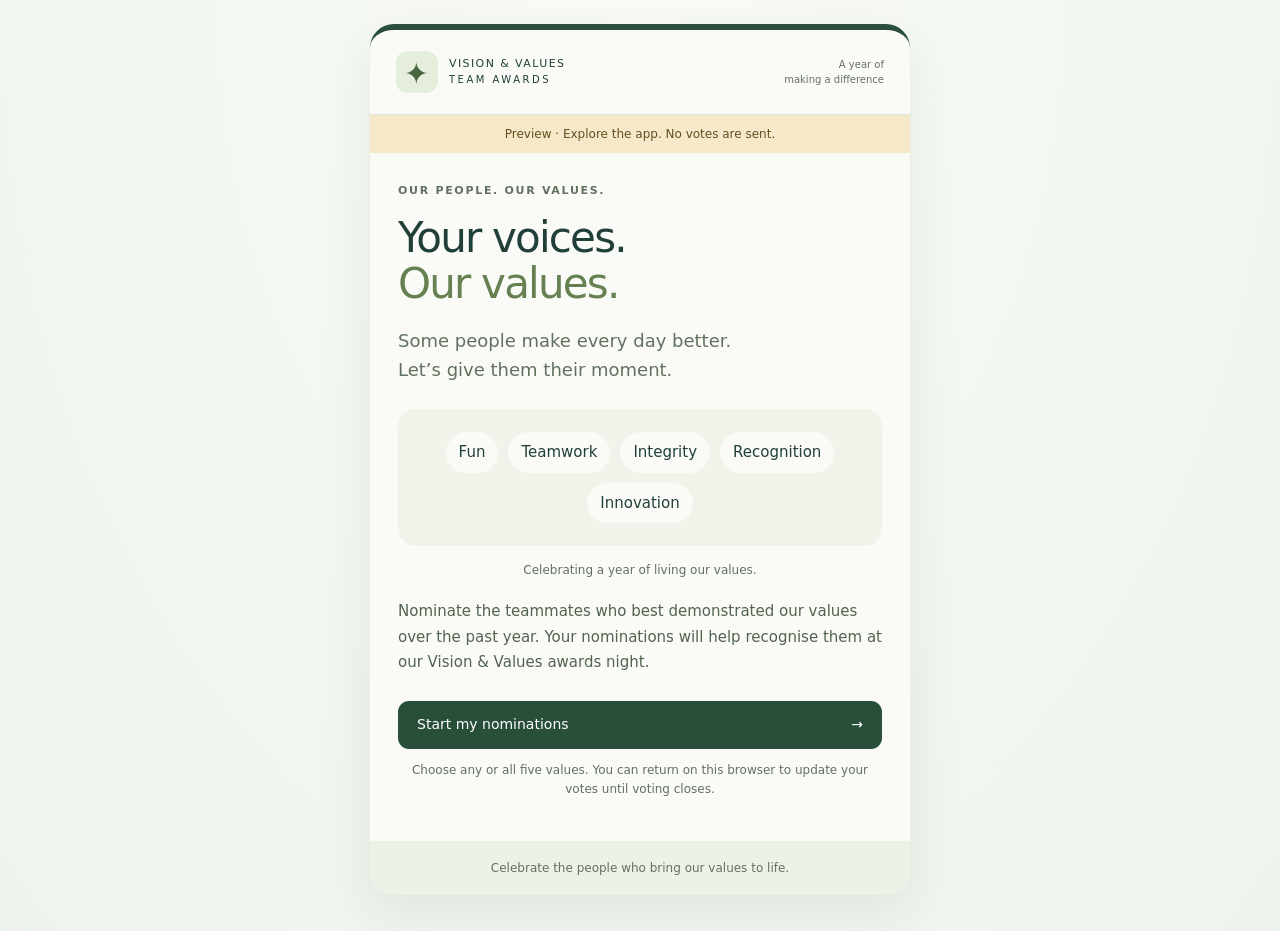
==== awards/index.html @ afc31584 "Add annual values awards preview and isolated Google Sheets backend" ====
<!doctype html>
<html lang="en"><head><meta charset="utf-8"><meta name="viewport" content="width=device-width,initial-scale=1,viewport-fit=cover"><meta name="theme-color" content="#294f3b"><meta name="description" content="Celebrate the teammates who bring our values to life. Nominate them for our annual Vision & Values awards."><title>Vision & Values Awards</title><link rel="icon" href="data:image/svg+xml,%3Csvg xmlns='http://www.w3.org/2000/svg' viewBox='0 0 40 40'%3E%3Crect width='40' height='40' rx='10' fill='%23294f3b'/%3E%3Ctext x='20' y='29' text-anchor='middle' font-size='29' fill='%23d6e6ba'%3E✦%3C/text%3E%3C/svg%3E"><link rel="stylesheet" href="styles.css"><script src="config.js" defer></script><script src="app.js" defer></script></head>
<body><div class="shell"><article class="app"><header><a href="#" id="home" aria-label="Awards home"><span class="brandmark" aria-hidden="true">✦</span><span>VISION &amp; VALUES<br><strong>TEAM AWARDS</strong></span></a><span class="annual">A year of<br>making a difference</span></header>
<div id="mode-banner" class="banner" hidden>Preview · Explore the app. No votes are sent.</div>
<p id="notice" class="notice" role="status" hidden></p>
<nav id="steps" aria-label="Choose a value" hidden></nav>
<main>
<section id="welcome" class="screen"><p class="eyebrow">OUR PEOPLE. OUR VALUES.</p><h1>Your voices.<br><em>Our values.</em></h1><p class="lead">Some people make every day better.<br>Let’s give them their moment.</p>
<div class="values-display" aria-label="Our five values, equally celebrated"><span style="--i:0">Fun</span><span style="--i:1">Teamwork</span><span style="--i:2">Integrity</span><span style="--i:3">Recognition</span><span style="--i:4">Innovation</span></div>
<p class="participation" id="participation">Celebrating a year of living our values.</p><p class="intro">Nominate the teammates who best demonstrated our values over the past year. Your nominations will help recognise them at our Vision &amp; Values awards night.</p>
<button class="primary full" id="start">Start my nominations <span aria-hidden="true">→</span></button><p class="small centered">Choose any or all five values. You can return on this browser to update your votes until voting closes.</p></section>
<section id="voting" class="screen" hidden><p class="eyebrow" id="step-label"></p><h1 id="value-title" tabindex="-1"></h1><p id="value-description" class="description"></p><h2>Who best demonstrated this value over the past year?</h2><label for="nominee">Team member’s name or nickname</label><input id="nominee" maxlength="100" autocomplete="off" placeholder="Who comes to mind?"><label for="reason">What made them stand out?</label><textarea id="reason" maxlength="1500" placeholder="Share a moment or tell us why…"></textarea><p class="small">A few words is plenty. Leave this value blank if you’d like to skip it.</p><div class="actions"><button class="secondary" id="back">Back</button><button class="primary" id="next">Next value →</button></div><button id="submit-early" class="text-button">Submit my votes</button><p class="small centered" id="draft-status" aria-live="polite"></p><p id="error" role="alert" hidden></p></section>
<section id="complete" class="screen centered" hidden><div class="celebration" aria-hidden="true"><span class="success">✓</span><span class="spark s1">✦</span><span class="spark s2">✧</span><span class="spark s3">✦</span></div><p class="eyebrow">YOU’VE MADE A DIFFERENCE</p><h1>Thank you!</h1><p class="description" id="completion-title">Your votes are in.</p><p class="intro">You’ve helped recognise the people who bring our values to life. We look forward to celebrating them at our Vision &amp; Values awards night.</p><p id="save-time" class="small"></p><button id="update" class="secondary">Update my votes</button><div id="confetti" aria-hidden="true"></div></section>
</main><footer>Celebrate the people who bring our values to life.</footer></article></div><noscript>Please enable JavaScript to use the voting app.</noscript></body></html>
---- awards/styles.css ----
:root{color-scheme:light;--ink:#213f39;--muted:#62715f;--green:#294f3b;--paper:#fafbf7;--border:#ccd6c7}*{box-sizing:border-box}body{margin:0;background:radial-gradient(ellipse at top,#fafcf7,#edf3ed);color:var(--ink);font-family:Inter,ui-sans-serif,system-ui,-apple-system,BlinkMacSystemFont,"Segoe UI",sans-serif;font-size:16px;line-height:1.5}button,input,textarea{font:inherit}button,a{-webkit-tap-highlight-color:transparent}button{cursor:pointer}button:disabled{cursor:wait;opacity:.55}[hidden]{display:none!important}.shell{padding:24px 14px 36px}.app{position:relative;max-width:540px;margin:auto;background:var(--paper);border-radius:24px;box-shadow:0 16px 55px #203b2817;overflow:hidden;border-top:6px solid var(--green)}header{display:flex;align-items:center;justify-content:space-between;gap:12px;padding:21px 26px;border-bottom:1px solid #dfe6d9}header a{display:flex;align-items:center;gap:11px;text-decoration:none;color:inherit;font-size:11px;letter-spacing:1.4px}header strong{font-weight:500;font-size:10px;letter-spacing:2.5px}.brandmark{display:grid;place-items:center;width:42px;height:42px;border-radius:12px;background:#e5eddb;color:#486641;font-size:30px}.annual{font-size:10px;text-align:right;color:var(--muted)}main{padding:30px 28px}.eyebrow{font-size:11px;letter-spacing:1.7px;color:var(--muted);margin:0 0 15px;font-weight:600}h1{font-size:42px;letter-spacing:-1.8px;line-height:1.1;font-weight:500;margin:0 0 14px}h1 em{font-style:normal;color:#668052}.lead{font-size:18px;color:var(--muted);line-height:1.6;margin:20px 0}.intro{font-size:15px;color:#52634f;line-height:1.7;margin:20px 0 25px}.description{font-size:18px;color:var(--muted);margin:0 0 29px;line-height:1.5}h2{font-size:19px;font-weight:500;line-height:1.5;margin:0 0 23px}.values-display{display:flex;justify-content:center;flex-wrap:wrap;gap:10px;padding:23px 5px;background:#eff3e9;border-radius:18px;margin:25px 0 15px}.values-display span{font-size:15px;font-weight:500;padding:9px 13px;border-radius:24px;background:#fafbf7;animation:glow 10s ease-in-out infinite;animation-delay:calc(var(--i)*2s)}@keyframes glow{0%,38%,100%{box-shadow:0 0 0 0 #a5be7600;background:#fafbf7}15%,22%{box-shadow:0 0 14px 3px #a5be7640;background:#dce9c9}}.participation{text-align:center;font-size:12px;color:var(--muted)}.participation.active:before{content:'●';color:#63834b;margin-right:8px}.primary,.secondary{border:0;border-radius:11px;min-height:48px;padding:13px 19px;font-size:14px;font-weight:500}.primary{background:var(--green);color:white}.primary:hover{background:#1e402e}.secondary{background:#eaf0e3;color:var(--ink)}.full{display:flex;justify-content:space-between;align-items:center;width:100%}.small{font-size:12px;color:var(--muted);line-height:1.6}.centered{text-align:center}.actions{display:flex;justify-content:space-between;gap:14px;margin-top:25px}nav{display:grid;grid-template-columns:repeat(5,minmax(0,1fr));gap:5px;padding:23px 18px 0}.step{border:0;background:none;color:var(--muted);padding:0 0 8px;font-size:11px;min-height:54px}.step .track{display:block;height:5px;border-radius:5px;background:#dee5d7;margin-bottom:10px}.step[aria-current=step]{font-weight:600;color:var(--green)}.step[aria-current=step] .track{background:var(--green)}.step.filled .track{background:#99b37b}.step[aria-current=step].filled .track{background:var(--green)}.step .mark{display:block;font-size:10px;height:14px}label{display:block;font-size:13px;margin:0 0 9px}input,textarea{width:100%;padding:14px;border:1px solid var(--border);border-radius:10px;background:white;color:var(--ink);font-size:16px}input{margin-bottom:22px}textarea{min-height:120px;resize:vertical}input::placeholder,textarea::placeholder{color:#788373}.text-button{display:block;margin:20px auto 0;border:0;background:none;color:var(--green);text-decoration:underline;text-underline-offset:4px;padding:8px;min-height:44px;font-size:13px}footer{background:#edf2e6;padding:18px 22px;text-align:center;font-size:12px;color:var(--muted)}.banner{padding:10px 16px;background:#f6e9c9;color:#654e20;text-align:center;font-size:12px}.notice{margin:0;padding:12px 22px;background:#edf2e6;font-size:13px}#error{color:#9b3526;padding:12px;background:#fbebe7;border-radius:8px;font-size:13px}.celebration{position:relative;width:180px;margin:0 auto 27px;padding:24px}.success{display:grid;place-items:center;width:100px;height:100px;border-radius:50%;background:#e5eed9;color:#41683f;font-size:48px}.spark{position:absolute;color:#8ba665;font-size:28px}.s1{top:4px;right:10px}.s2{bottom:12px;right:0}.s3{left:0;top:30px;font-size:18px}#complete{padding:10px 0 22px}#complete .secondary{margin-top:10px}#confetti{position:absolute;inset:0;overflow:hidden;pointer-events:none}.confetti-piece{position:absolute;top:-20px;width:7px;height:12px;background:#78955d;animation:fall 1.8s ease-in both}@keyframes fall{to{transform:translateY(800px) rotate(600deg);opacity:0}}:focus-visible{outline:3px solid #91ad77;outline-offset:4px}h1:focus{outline:none}@media(max-width:380px){.shell{padding:10px 7px}main{padding:24px 20px}header{padding:18px}.annual{display:none}nav{padding-left:10px;padding-right:10px}.step{font-size:10px}h1{font-size:37px}.values-display{gap:7px}.values-display span{padding:8px 11px}}@media(prefers-reduced-motion:reduce){*,*:before,*:after{animation:none!important;scroll-behavior:auto!important}}
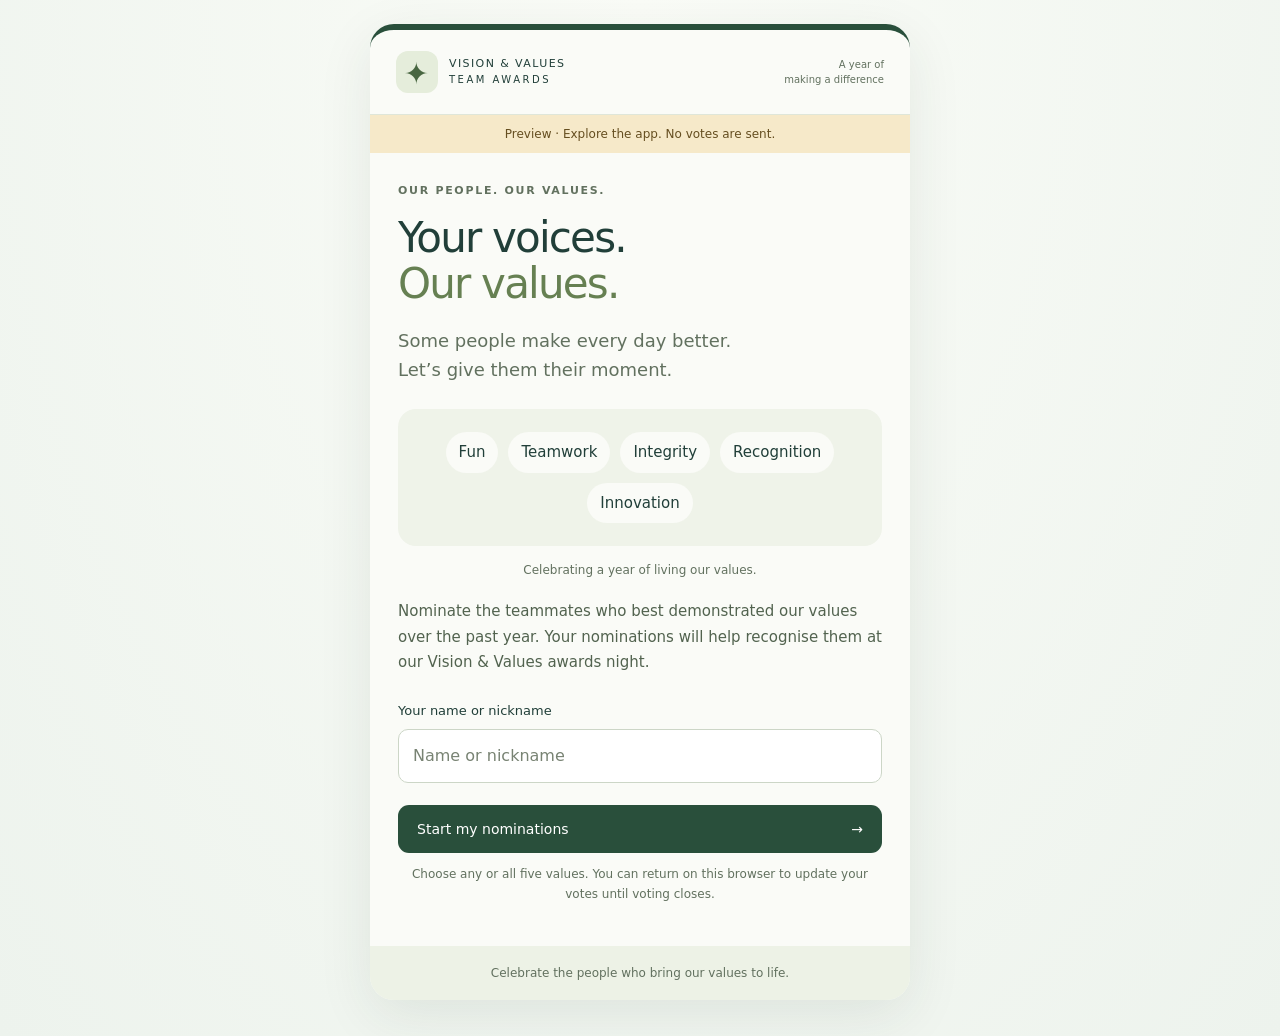
==== commit 140d0541: "Allow voters to leave their name or nickname for the organiser recap" ====
--- a/awards/index.html
+++ b/awards/index.html
@@ -8,7 +8,7 @@
 <section id="welcome" class="screen"><p class="eyebrow">OUR PEOPLE. OUR VALUES.</p><h1>Your voices.<br><em>Our values.</em></h1><p class="lead">Some people make every day better.<br>Let’s give them their moment.</p>
 <div class="values-display" aria-label="Our five values, equally celebrated"><span style="--i:0">Fun</span><span style="--i:1">Teamwork</span><span style="--i:2">Integrity</span><span style="--i:3">Recognition</span><span style="--i:4">Innovation</span></div>
 <p class="participation" id="participation">Celebrating a year of living our values.</p><p class="intro">Nominate the teammates who best demonstrated our values over the past year. Your nominations will help recognise them at our Vision &amp; Values awards night.</p>
-<button class="primary full" id="start">Start my nominations <span aria-hidden="true">→</span></button><p class="small centered">Choose any or all five values. You can return on this browser to update your votes until voting closes.</p></section>
+<label for="voter-name">Your name or nickname</label><input id="voter-name" maxlength="100" autocomplete="name" placeholder="Name or nickname"><button class="primary full" id="start">Start my nominations <span aria-hidden="true">→</span></button><p class="small centered">Choose any or all five values. You can return on this browser to update your votes until voting closes.</p></section>
 <section id="voting" class="screen" hidden><p class="eyebrow" id="step-label"></p><h1 id="value-title" tabindex="-1"></h1><p id="value-description" class="description"></p><h2>Who best demonstrated this value over the past year?</h2><label for="nominee">Team member’s name or nickname</label><input id="nominee" maxlength="100" autocomplete="off" placeholder="Who comes to mind?"><label for="reason">What made them stand out?</label><textarea id="reason" maxlength="1500" placeholder="Share a moment or tell us why…"></textarea><p class="small">A few words is plenty. Leave this value blank if you’d like to skip it.</p><div class="actions"><button class="secondary" id="back">Back</button><button class="primary" id="next">Next value →</button></div><button id="submit-early" class="text-button">Submit my votes</button><p class="small centered" id="draft-status" aria-live="polite"></p><p id="error" role="alert" hidden></p></section>
 <section id="complete" class="screen centered" hidden><div class="celebration" aria-hidden="true"><span class="success">✓</span><span class="spark s1">✦</span><span class="spark s2">✧</span><span class="spark s3">✦</span></div><p class="eyebrow">YOU’VE MADE A DIFFERENCE</p><h1>Thank you!</h1><p class="description" id="completion-title">Your votes are in.</p><p class="intro">You’ve helped recognise the people who bring our values to life. We look forward to celebrating them at our Vision &amp; Values awards night.</p><p id="save-time" class="small"></p><button id="update" class="secondary">Update my votes</button><div id="confetti" aria-hidden="true"></div></section>
 </main><footer>Celebrate the people who bring our values to life.</footer></article></div><noscript>Please enable JavaScript to use the voting app.</noscript></body></html>
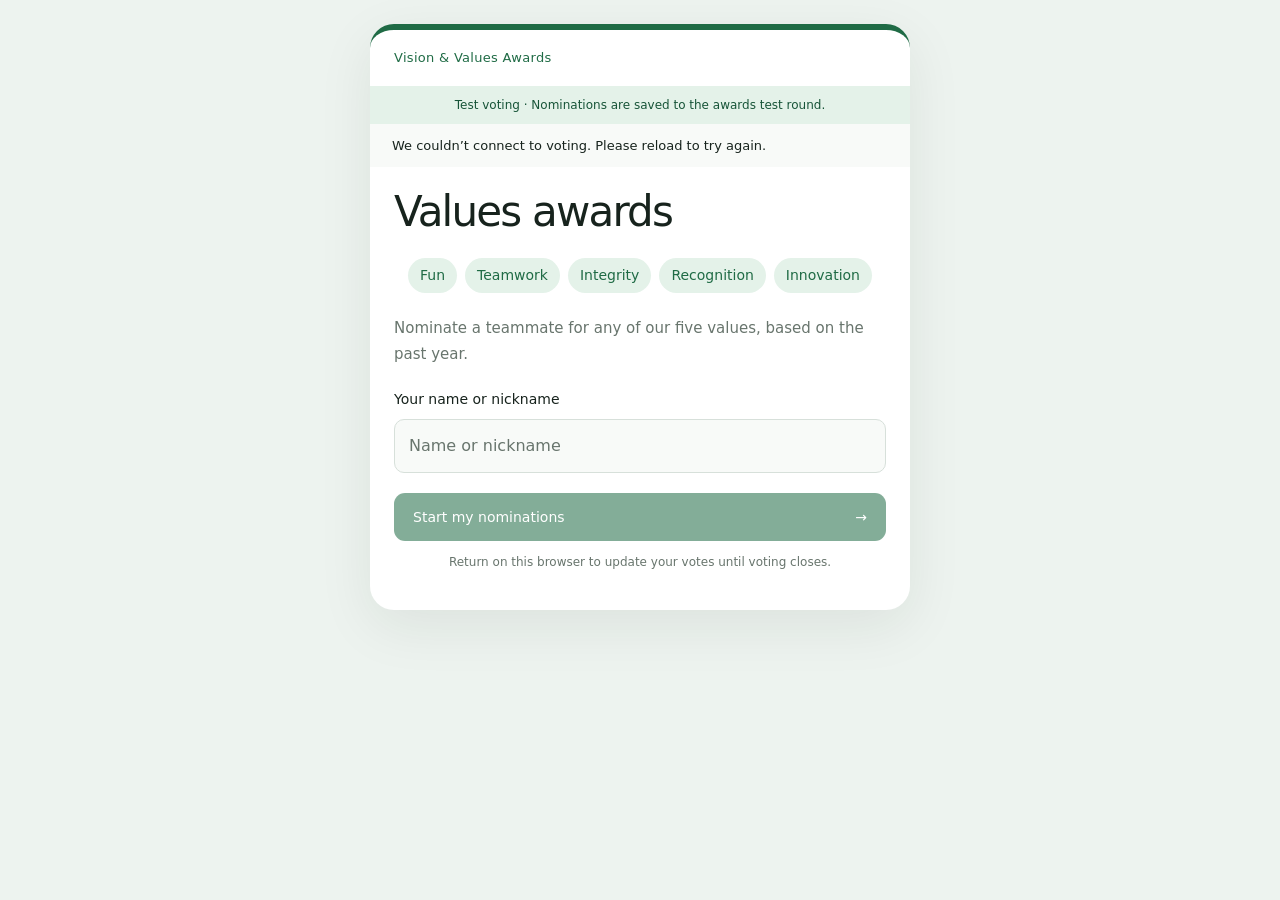
==== commit 4869b00b: "Focus awards pages on values and match Have Your Say colours" ====
--- a/awards/index.html
+++ b/awards/index.html
@@ -1,14 +1,14 @@
-<!doctype html>
-<html lang="en"><head><meta charset="utf-8"><meta name="viewport" content="width=device-width,initial-scale=1,viewport-fit=cover"><meta name="theme-color" content="#294f3b"><meta name="description" content="Celebrate the teammates who bring our values to life. Nominate them for our annual Vision & Values awards."><title>Vision & Values Awards</title><link rel="icon" href="data:image/svg+xml,%3Csvg xmlns='http://www.w3.org/2000/svg' viewBox='0 0 40 40'%3E%3Crect width='40' height='40' rx='10' fill='%23294f3b'/%3E%3Ctext x='20' y='29' text-anchor='middle' font-size='29' fill='%23d6e6ba'%3E✦%3C/text%3E%3C/svg%3E"><link rel="stylesheet" href="styles.css"><script src="config.js" defer></script><script src="app.js" defer></script></head>
-<body><div class="shell"><article class="app"><header><a href="#" id="home" aria-label="Awards home"><span class="brandmark" aria-hidden="true">✦</span><span>VISION &amp; VALUES<br><strong>TEAM AWARDS</strong></span></a><span class="annual">A year of<br>making a difference</span></header>
-<div id="mode-banner" class="banner" hidden>Preview · Explore the app. No votes are sent.</div>
-<p id="notice" class="notice" role="status" hidden></p>
-<nav id="steps" aria-label="Choose a value" hidden></nav>
-<main>
-<section id="welcome" class="screen"><p class="eyebrow">OUR PEOPLE. OUR VALUES.</p><h1>Your voices.<br><em>Our values.</em></h1><p class="lead">Some people make every day better.<br>Let’s give them their moment.</p>
-<div class="values-display" aria-label="Our five values, equally celebrated"><span style="--i:0">Fun</span><span style="--i:1">Teamwork</span><span style="--i:2">Integrity</span><span style="--i:3">Recognition</span><span style="--i:4">Innovation</span></div>
-<p class="participation" id="participation">Celebrating a year of living our values.</p><p class="intro">Nominate the teammates who best demonstrated our values over the past year. Your nominations will help recognise them at our Vision &amp; Values awards night.</p>
-<label for="voter-name">Your name or nickname</label><input id="voter-name" maxlength="100" autocomplete="name" placeholder="Name or nickname"><button class="primary full" id="start">Start my nominations <span aria-hidden="true">→</span></button><p class="small centered">Choose any or all five values. You can return on this browser to update your votes until voting closes.</p></section>
-<section id="voting" class="screen" hidden><p class="eyebrow" id="step-label"></p><h1 id="value-title" tabindex="-1"></h1><p id="value-description" class="description"></p><h2>Who best demonstrated this value over the past year?</h2><label for="nominee">Team member’s name or nickname</label><input id="nominee" maxlength="100" autocomplete="off" placeholder="Who comes to mind?"><label for="reason">What made them stand out?</label><textarea id="reason" maxlength="1500" placeholder="Share a moment or tell us why…"></textarea><p class="small">A few words is plenty. Leave this value blank if you’d like to skip it.</p><div class="actions"><button class="secondary" id="back">Back</button><button class="primary" id="next">Next value →</button></div><button id="submit-early" class="text-button">Submit my votes</button><p class="small centered" id="draft-status" aria-live="polite"></p><p id="error" role="alert" hidden></p></section>
-<section id="complete" class="screen centered" hidden><div class="celebration" aria-hidden="true"><span class="success">✓</span><span class="spark s1">✦</span><span class="spark s2">✧</span><span class="spark s3">✦</span></div><p class="eyebrow">YOU’VE MADE A DIFFERENCE</p><h1>Thank you!</h1><p class="description" id="completion-title">Your votes are in.</p><p class="intro">You’ve helped recognise the people who bring our values to life. We look forward to celebrating them at our Vision &amp; Values awards night.</p><p id="save-time" class="small"></p><button id="update" class="secondary">Update my votes</button><div id="confetti" aria-hidden="true"></div></section>
-</main><footer>Celebrate the people who bring our values to life.</footer></article></div><noscript>Please enable JavaScript to use the voting app.</noscript></body></html>
+<!doctype html>
+<html lang="en"><head><meta charset="utf-8"><meta name="viewport" content="width=device-width,initial-scale=1,viewport-fit=cover"><meta name="theme-color" content="#1f6b45"><meta name="description" content="Celebrate the teammates who bring our values to life. Nominate them for our annual Vision & Values awards."><title>Vision & Values Awards</title><link rel="icon" href="data:image/svg+xml,%3Csvg xmlns='http://www.w3.org/2000/svg' viewBox='0 0 40 40'%3E%3Crect width='40' height='40' rx='10' fill='%231f6b45'/%3E%3Ctext x='20' y='29' text-anchor='middle' font-size='29' fill='%23ffffff'%3E✦%3C/text%3E%3C/svg%3E"><link rel="stylesheet" href="styles.css"><script src="config.js" defer></script><script src="app.js" defer></script></head>
+<body><div class="shell"><article class="app"><header><a href="#" id="home" aria-label="Awards home"><span>Vision &amp; Values Awards</span></a></header>
+<div id="mode-banner" class="banner" hidden>Preview · Explore the app. No votes are sent.</div>
+<p id="notice" class="notice" role="status" hidden></p>
+<nav id="steps" aria-label="Choose a value" hidden></nav>
+<main>
+<section id="welcome" class="screen"><h1>Values awards</h1>
+<div class="values-display" aria-label="Our five values, equally celebrated"><span style="--i:0">Fun</span><span style="--i:1">Teamwork</span><span style="--i:2">Integrity</span><span style="--i:3">Recognition</span><span style="--i:4">Innovation</span></div>
+<p class="participation" id="participation"></p><p class="intro">Nominate a teammate for any of our five values, based on the past year.</p>
+<label for="voter-name">Your name or nickname</label><input id="voter-name" maxlength="100" autocomplete="name" placeholder="Name or nickname"><button class="primary full" id="start">Start my nominations <span aria-hidden="true">→</span></button><p class="small centered">Return on this browser to update your votes until voting closes.</p></section>
+<section id="voting" class="screen" hidden><p class="eyebrow" id="step-label"></p><h1 id="value-title" tabindex="-1"></h1><p id="value-description" class="description"></p><h2>Who demonstrated this value over the past year?</h2><label for="nominee">Team member’s name or nickname</label><input id="nominee" maxlength="100" autocomplete="off" placeholder="Name or nickname"><label for="reason">Why are you nominating them?</label><textarea id="reason" maxlength="1500" placeholder="Describe how they demonstrated this value"></textarea><p class="small">Leave both fields blank to skip this value.</p><div class="actions"><button class="secondary" id="back">Back</button><button class="primary" id="next">Next value →</button></div><button id="submit-early" class="text-button">Submit my votes</button><p class="small centered" id="draft-status" aria-live="polite"></p><p id="error" role="alert" hidden></p></section>
+<section id="complete" class="screen centered" hidden><div class="celebration" aria-hidden="true"><span class="success">✓</span></div><h1>Thank you!</h1><p class="description" id="completion-title">Your votes are in.</p><p id="save-time" class="small"></p><button id="update" class="secondary">Update my votes</button><div id="confetti" aria-hidden="true"></div></section>
+</main></article></div><noscript>Please enable JavaScript to use the voting app.</noscript></body></html>
--- a/awards/styles.css
+++ b/awards/styles.css
@@ -1 +1,15 @@
-:root{color-scheme:light;--ink:#213f39;--muted:#62715f;--green:#294f3b;--paper:#fafbf7;--border:#ccd6c7}*{box-sizing:border-box}body{margin:0;background:radial-gradient(ellipse at top,#fafcf7,#edf3ed);color:var(--ink);font-family:Inter,ui-sans-serif,system-ui,-apple-system,BlinkMacSystemFont,"Segoe UI",sans-serif;font-size:16px;line-height:1.5}button,input,textarea{font:inherit}button,a{-webkit-tap-highlight-color:transparent}button{cursor:pointer}button:disabled{cursor:wait;opacity:.55}[hidden]{display:none!important}.shell{padding:24px 14px 36px}.app{position:relative;max-width:540px;margin:auto;background:var(--paper);border-radius:24px;box-shadow:0 16px 55px #203b2817;overflow:hidden;border-top:6px solid var(--green)}header{display:flex;align-items:center;justify-content:space-between;gap:12px;padding:21px 26px;border-bottom:1px solid #dfe6d9}header a{display:flex;align-items:center;gap:11px;text-decoration:none;color:inherit;font-size:11px;letter-spacing:1.4px}header strong{font-weight:500;font-size:10px;letter-spacing:2.5px}.brandmark{display:grid;place-items:center;width:42px;height:42px;border-radius:12px;background:#e5eddb;color:#486641;font-size:30px}.annual{font-size:10px;text-align:right;color:var(--muted)}main{padding:30px 28px}.eyebrow{font-size:11px;letter-spacing:1.7px;color:var(--muted);margin:0 0 15px;font-weight:600}h1{font-size:42px;letter-spacing:-1.8px;line-height:1.1;font-weight:500;margin:0 0 14px}h1 em{font-style:normal;color:#668052}.lead{font-size:18px;color:var(--muted);line-height:1.6;margin:20px 0}.intro{font-size:15px;color:#52634f;line-height:1.7;margin:20px 0 25px}.description{font-size:18px;color:var(--muted);margin:0 0 29px;line-height:1.5}h2{font-size:19px;font-weight:500;line-height:1.5;margin:0 0 23px}.values-display{display:flex;justify-content:center;flex-wrap:wrap;gap:10px;padding:23px 5px;background:#eff3e9;border-radius:18px;margin:25px 0 15px}.values-display span{font-size:15px;font-weight:500;padding:9px 13px;border-radius:24px;background:#fafbf7;animation:glow 10s ease-in-out infinite;animation-delay:calc(var(--i)*2s)}@keyframes glow{0%,38%,100%{box-shadow:0 0 0 0 #a5be7600;background:#fafbf7}15%,22%{box-shadow:0 0 14px 3px #a5be7640;background:#dce9c9}}.participation{text-align:center;font-size:12px;color:var(--muted)}.participation.active:before{content:'●';color:#63834b;margin-right:8px}.primary,.secondary{border:0;border-radius:11px;min-height:48px;padding:13px 19px;font-size:14px;font-weight:500}.primary{background:var(--green);color:white}.primary:hover{background:#1e402e}.secondary{background:#eaf0e3;color:var(--ink)}.full{display:flex;justify-content:space-between;align-items:center;width:100%}.small{font-size:12px;color:var(--muted);line-height:1.6}.centered{text-align:center}.actions{display:flex;justify-content:space-between;gap:14px;margin-top:25px}nav{display:grid;grid-template-columns:repeat(5,minmax(0,1fr));gap:5px;padding:23px 18px 0}.step{border:0;background:none;color:var(--muted);padding:0 0 8px;font-size:11px;min-height:54px}.step .track{display:block;height:5px;border-radius:5px;background:#dee5d7;margin-bottom:10px}.step[aria-current=step]{font-weight:600;color:var(--green)}.step[aria-current=step] .track{background:var(--green)}.step.filled .track{background:#99b37b}.step[aria-current=step].filled .track{background:var(--green)}.step .mark{display:block;font-size:10px;height:14px}label{display:block;font-size:13px;margin:0 0 9px}input,textarea{width:100%;padding:14px;border:1px solid var(--border);border-radius:10px;background:white;color:var(--ink);font-size:16px}input{margin-bottom:22px}textarea{min-height:120px;resize:vertical}input::placeholder,textarea::placeholder{color:#788373}.text-button{display:block;margin:20px auto 0;border:0;background:none;color:var(--green);text-decoration:underline;text-underline-offset:4px;padding:8px;min-height:44px;font-size:13px}footer{background:#edf2e6;padding:18px 22px;text-align:center;font-size:12px;color:var(--muted)}.banner{padding:10px 16px;background:#f6e9c9;color:#654e20;text-align:center;font-size:12px}.notice{margin:0;padding:12px 22px;background:#edf2e6;font-size:13px}#error{color:#9b3526;padding:12px;background:#fbebe7;border-radius:8px;font-size:13px}.celebration{position:relative;width:180px;margin:0 auto 27px;padding:24px}.success{display:grid;place-items:center;width:100px;height:100px;border-radius:50%;background:#e5eed9;color:#41683f;font-size:48px}.spark{position:absolute;color:#8ba665;font-size:28px}.s1{top:4px;right:10px}.s2{bottom:12px;right:0}.s3{left:0;top:30px;font-size:18px}#complete{padding:10px 0 22px}#complete .secondary{margin-top:10px}#confetti{position:absolute;inset:0;overflow:hidden;pointer-events:none}.confetti-piece{position:absolute;top:-20px;width:7px;height:12px;background:#78955d;animation:fall 1.8s ease-in both}@keyframes fall{to{transform:translateY(800px) rotate(600deg);opacity:0}}:focus-visible{outline:3px solid #91ad77;outline-offset:4px}h1:focus{outline:none}@media(max-width:380px){.shell{padding:10px 7px}main{padding:24px 20px}header{padding:18px}.annual{display:none}nav{padding-left:10px;padding-right:10px}.step{font-size:10px}h1{font-size:37px}.values-display{gap:7px}.values-display span{padding:8px 11px}}@media(prefers-reduced-motion:reduce){*,*:before,*:after{animation:none!important;scroll-behavior:auto!important}}
+:root{color-scheme:light;--ink:#17231d;--muted:#68756d;--green:#1f6b45;--paper:#ffffff;--border:#d7e0da}*{box-sizing:border-box}body{margin:0;background:#edf3ef;color:var(--ink);font-family:Inter,ui-sans-serif,system-ui,-apple-system,BlinkMacSystemFont,"Segoe UI",sans-serif;font-size:16px;line-height:1.5}button,input,textarea{font:inherit}button,a{-webkit-tap-highlight-color:transparent}button{cursor:pointer}button:disabled{cursor:wait;opacity:.55}[hidden]{display:none!important}.shell{padding:24px 14px 36px}.app{position:relative;max-width:540px;margin:auto;background:var(--paper);border-radius:24px;box-shadow:0 16px 55px #17231d14;overflow:hidden;border-top:6px solid var(--green)}header{display:flex;align-items:center;justify-content:space-between;gap:12px;padding:21px 26px;border-bottom:1px solid #d7e0da}header a{display:flex;align-items:center;gap:11px;text-decoration:none;color:inherit;font-size:11px;letter-spacing:1.4px}header strong{font-weight:500;font-size:10px;letter-spacing:2.5px}.brandmark{display:grid;place-items:center;width:42px;height:42px;border-radius:12px;background:#e4f2e9;color:#1f6b45;font-size:30px}.annual{font-size:10px;text-align:right;color:var(--muted)}main{padding:30px 28px}.eyebrow{font-size:11px;letter-spacing:1.7px;color:var(--muted);margin:0 0 15px;font-weight:600}h1{font-size:42px;letter-spacing:-1.8px;line-height:1.1;font-weight:500;margin:0 0 14px}h1 em{font-style:normal;color:#1f6b45}.lead{font-size:18px;color:var(--muted);line-height:1.6;margin:20px 0}.intro{font-size:15px;color:#68756d;line-height:1.7;margin:20px 0 25px}.description{font-size:18px;color:var(--muted);margin:0 0 29px;line-height:1.5}h2{font-size:19px;font-weight:500;line-height:1.5;margin:0 0 23px}.values-display{display:flex;justify-content:center;flex-wrap:wrap;gap:10px;padding:23px 5px;background:#f8faf8;border-radius:18px;margin:25px 0 15px}.values-display span{font-size:15px;font-weight:500;padding:9px 13px;border-radius:24px;background:#ffffff;}.participation{text-align:center;font-size:12px;color:var(--muted)}.participation.active:before{content:'●';color:#1f6b45;margin-right:8px}.primary,.secondary{border:0;border-radius:11px;min-height:48px;padding:13px 19px;font-size:14px;font-weight:500}.primary{background:var(--green);color:white}.primary:hover{background:#175438}.secondary{background:#e4f2e9;color:var(--ink)}.full{display:flex;justify-content:space-between;align-items:center;width:100%}.small{font-size:12px;color:var(--muted);line-height:1.6}.centered{text-align:center}.actions{display:flex;justify-content:space-between;gap:14px;margin-top:25px}nav{display:grid;grid-template-columns:repeat(5,minmax(0,1fr));gap:5px;padding:23px 18px 0}.step{border:0;background:none;color:var(--muted);padding:0 0 8px;font-size:11px;min-height:54px}.step .track{display:block;height:5px;border-radius:5px;background:#d7e0da;margin-bottom:10px}.step[aria-current=step]{font-weight:600;color:var(--green)}.step[aria-current=step] .track{background:var(--green)}.step.filled .track{background:#8cbfa3}.step[aria-current=step].filled .track{background:var(--green)}.step .mark{display:block;font-size:10px;height:14px}label{display:block;font-size:13px;margin:0 0 9px}input,textarea{width:100%;padding:14px;border:1px solid var(--border);border-radius:10px;background:white;color:var(--ink);font-size:16px}input{margin-bottom:22px}textarea{min-height:120px;resize:vertical}input::placeholder,textarea::placeholder{color:#68756d}.text-button{display:block;margin:20px auto 0;border:0;background:none;color:var(--green);text-decoration:underline;text-underline-offset:4px;padding:8px;min-height:44px;font-size:13px}footer{background:#f8faf8;padding:18px 22px;text-align:center;font-size:12px;color:var(--muted)}.banner{padding:10px 16px;background:#e4f2e9;color:#175438;text-align:center;font-size:12px}.notice{margin:0;padding:12px 22px;background:#f8faf8;font-size:13px}#error{color:#9b3526;padding:12px;background:#fbebe7;border-radius:8px;font-size:13px}.celebration{position:relative;width:180px;margin:0 auto 27px;padding:24px}.success{display:grid;place-items:center;width:100px;height:100px;border-radius:50%;background:#e4f2e9;color:#1f6b45;font-size:48px}.spark{position:absolute;color:#1f6b45;font-size:28px}.s1{top:4px;right:10px}.s2{bottom:12px;right:0}.s3{left:0;top:30px;font-size:18px}#complete{padding:10px 0 22px}#complete .secondary{margin-top:10px}#confetti{position:absolute;inset:0;overflow:hidden;pointer-events:none}.confetti-piece{position:absolute;top:-20px;width:7px;height:12px;background:#1f6b45;animation:fall 1.8s ease-in both}@keyframes fall{to{transform:translateY(800px) rotate(600deg);opacity:0}}:focus-visible{outline:3px solid #2d855b;outline-offset:4px}h1:focus{outline:none}@media(max-width:380px){.shell{padding:10px 7px}main{padding:24px 20px}header{padding:18px}.annual{display:none}nav{padding-left:10px;padding-right:10px}.step{font-size:10px}h1{font-size:37px}.values-display{gap:7px}.values-display span{padding:8px 11px}}@media(prefers-reduced-motion:reduce){*,*:before,*:after{animation:none!important;scroll-behavior:auto!important}}
+
+/* Focused values layout; existing controls and navigation are retained. */
+header{padding:18px 24px;border-bottom:0}header a{color:var(--green);font-size:13px;letter-spacing:.3px;font-weight:500}
+main{padding:22px 24px 26px}nav{padding:4px 18px 0}
+#value-title{font-size:clamp(38px,10vw,54px);font-weight:500;letter-spacing:-1.7px;margin:0 0 10px;color:var(--ink)}
+#value-description{font-size:20px;line-height:1.4;margin:0;padding-bottom:23px;border-bottom:1px solid var(--border)}
+#voting h2{font-size:15px;font-weight:400;color:var(--muted);margin:22px 0 20px}
+.eyebrow{font-weight:400;letter-spacing:.8px;margin-bottom:12px}label{font-size:14px;font-weight:500}
+input,textarea{background:#f8faf8}textarea{min-height:104px}input{margin-bottom:20px}
+.actions{display:grid;grid-template-columns:1fr;gap:5px;margin-top:22px}.actions .primary{grid-row:1;width:100%;font-size:16px;min-height:50px}.actions .secondary{justify-self:center;min-height:40px;background:transparent;padding:8px 20px}
+#submit-early{margin-top:2px;min-height:40px;padding:6px}#draft-status{margin:10px 0 0}
+.values-display{background:transparent;padding:0;gap:8px;margin:23px 0}.values-display span{background:#e4f2e9;color:var(--green);padding:7px 12px;font-size:14px}
+.participation:empty{display:none}.intro{margin:16px 0 22px}.celebration{padding:8px;width:96px;margin-bottom:22px}.success{width:80px;height:80px;font-size:38px}#confetti{display:none}
+@media(max-width:380px){main{padding:18px 20px 22px}header{padding:16px 20px}#value-description{font-size:18px}.shell{padding-top:10px}}
